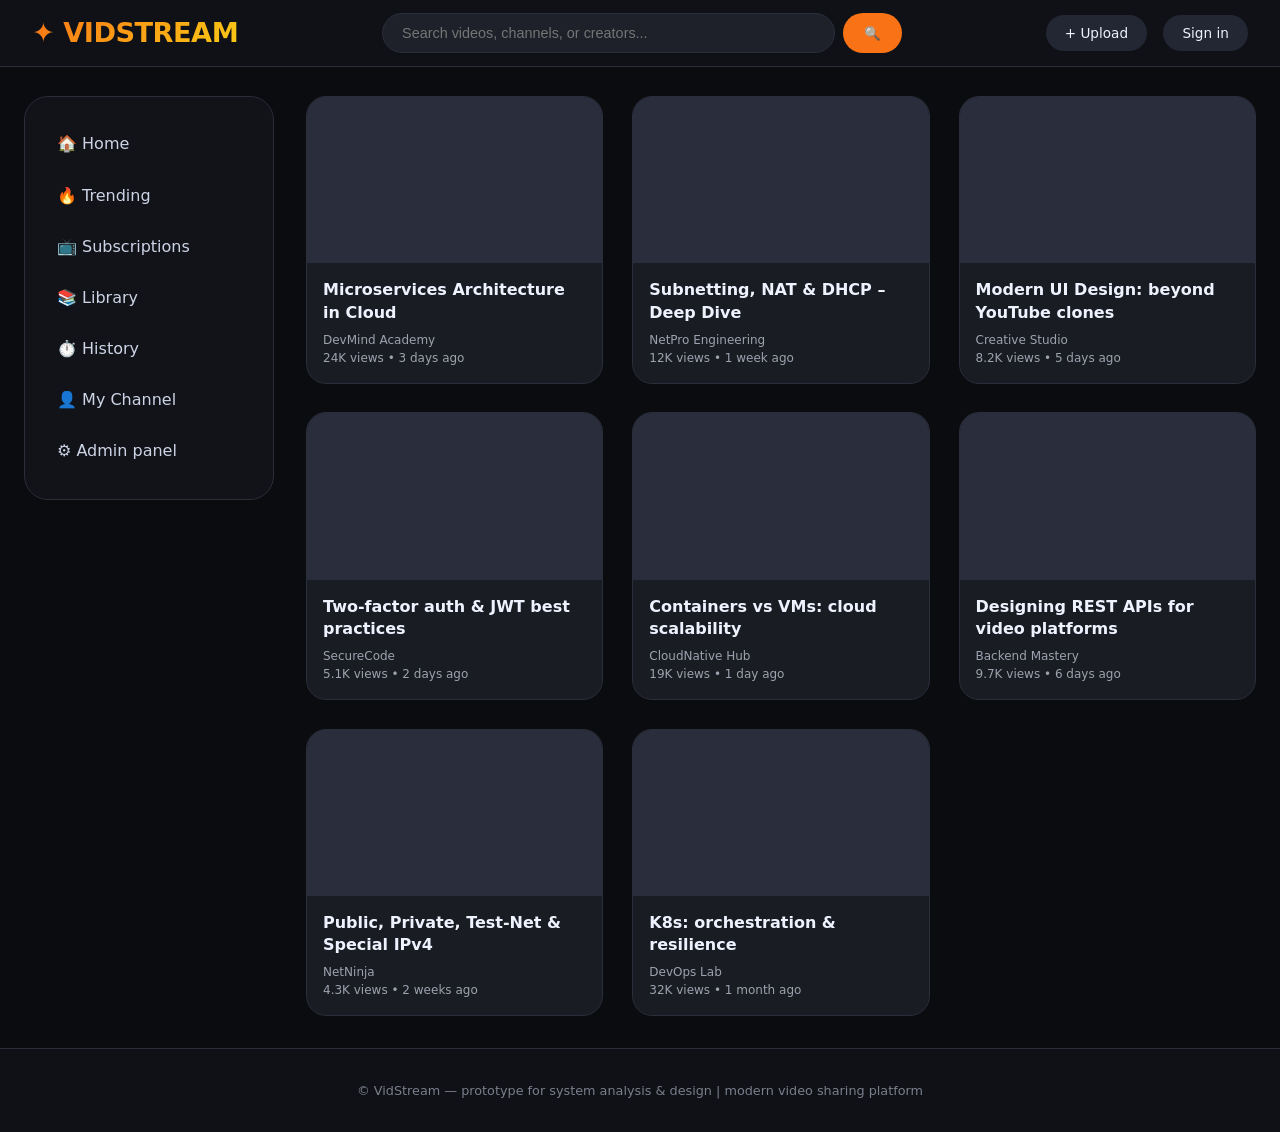
==== prototype/index.html @ b8d64782 "feat: implement index.html" ====
<!DOCTYPE html>
<html lang="en">
<head>
    <meta charset="UTF-8">
    <meta name="viewport" content="width=device-width, initial-scale=1.0">
    <title>VidStream – Next‑gen Video Platform</title>
    <style>
        * {
            margin: 0;
            padding: 0;
            box-sizing: border-box;
        }

        body {
            font-family: 'Inter', system-ui, -apple-system, 'Segoe UI', Roboto, sans-serif;
            background-color: #0b0c10;
            color: #eef2ff;
            line-height: 1.5;
        }

        /* custom accent: warm orange/gold */
        :root {
            --accent: #f97316;
            --accent-hover: #fb923c;
            --card-bg: #1a1c23;
            --sidebar-bg: #111318;
            --header-bg: #0f1117;
            --border-dim: #2a2d3a;
        }

        .header {
            background-color: var(--header-bg);
            padding: 0.8rem 2rem;
            display: flex;
            justify-content: space-between;
            align-items: center;
            border-bottom: 1px solid var(--border-dim);
            position: sticky;
            top: 0;
            z-index: 100;
            backdrop-filter: blur(4px);
        }

        .logo {
            font-size: 1.7rem;
            font-weight: 800;
            background: linear-gradient(135deg, #f97316, #facc15);
            -webkit-background-clip: text;
            background-clip: text;
            color: transparent;
            letter-spacing: -0.5px;
        }

        .search-bar {
            display: flex;
            gap: 0.5rem;
            flex: 1;
            max-width: 520px;
            margin: 0 2rem;
        }

        .search-bar input {
            width: 100%;
            padding: 0.7rem 1.2rem;
            background-color: #1e212a;
            border: 1px solid var(--border-dim);
            border-radius: 48px;
            font-size: 0.9rem;
            color: white;
            transition: 0.2s;
        }

        .search-bar input:focus {
            outline: none;
            border-color: var(--accent);
            background-color: #262a36;
        }

        .search-bar button {
            background-color: var(--accent);
            border: none;
            padding: 0 1.3rem;
            border-radius: 48px;
            cursor: pointer;
            font-weight: 600;
            color: #0b0c10;
            transition: 0.2s;
        }

        .search-bar button:hover {
            background-color: var(--accent-hover);
        }

        .user-actions {
            display: flex;
            gap: 1rem;
            align-items: center;
        }

        .user-actions a {
            text-decoration: none;
            background-color: #232734;
            padding: 0.5rem 1.2rem;
            border-radius: 32px;
            font-size: 0.85rem;
            font-weight: 500;
            color: #eef2ff;
            transition: 0.2s;
        }

        .user-actions a:hover {
            background-color: var(--accent);
            color: #0b0c10;
        }

        /* main layout */
        .container {
            display: flex;
            max-width: 1440px;
            margin: 1.8rem auto;
            padding: 0 1.5rem;
            gap: 2rem;
        }

        /* sidebar */
        .sidebar {
            width: 250px;
            background-color: var(--sidebar-bg);
            border-radius: 24px;
            padding: 1.2rem;
            height: fit-content;
            position: sticky;
            top: 90px;
            border: 1px solid var(--border-dim);
        }

        .sidebar ul {
            list-style: none;
        }

        .sidebar li {
            padding: 0.7rem 0.8rem;
            margin: 0.3rem 0;
            border-radius: 14px;
            cursor: pointer;
            font-weight: 500;
            transition: 0.2s;
            color: #cdd4e6;
        }

        .sidebar li:hover {
            background-color: #2a2e3c;
            color: var(--accent);
        }

        /* video grid */
        .video-grid {
            flex: 1;
            display: grid;
            grid-template-columns: repeat(auto-fill, minmax(280px, 1fr));
            gap: 1.8rem;
        }

        .video-card {
            background-color: var(--card-bg);
            border-radius: 20px;
            overflow: hidden;
            transition: transform 0.2s, box-shadow 0.2s;
            cursor: pointer;
            border: 1px solid var(--border-dim);
        }

        .video-card:hover {
            transform: translateY(-5px);
            box-shadow: 0 20px 30px -12px rgba(0,0,0,0.5);
            border-color: var(--accent);
        }

        .thumbnail {
            width: 100%;
            aspect-ratio: 16 / 9;
            background-color: #2a2e3c;
            background-size: cover;
            background-position: center;
        }

        .video-info {
            padding: 1rem;
        }

        .video-title {
            font-weight: 700;
            font-size: 1rem;
            margin-bottom: 0.4rem;
            line-height: 1.4;
        }

        .channel-name, .video-stats {
            font-size: 0.75rem;
            color: #9ca3af;
        }

        /* footer */
        .footer {
            text-align: center;
            padding: 2rem;
            background-color: var(--header-bg);
            border-top: 1px solid var(--border-dim);
            margin-top: 2rem;
            font-size: 0.8rem;
            color: #7a7f8c;
        }

        /* responsive */
        @media (max-width: 800px) {
            .sidebar {
                display: none;
            }
            .search-bar {
                margin: 0 0.8rem;
            }
            .header {
                padding: 0.6rem 1rem;
            }
        }
    </style>
</head>
<body>

<div class="header">
    <div class="logo">✦ VIDSTREAM</div>
    <div class="search-bar">
        <input type="text" placeholder="Search videos, channels, or creators...">
        <button>🔍</button>
    </div>
    <div class="user-actions">
        <a href="upload.html">+ Upload</a>
        <a href="login.html">Sign in</a>
    </div>
</div>

<div class="container">
    <aside class="sidebar">
        <ul>
            <li>🏠 Home</li>
            <li>🔥 Trending</li>
            <li>📺 Subscriptions</li>
            <li>📚 Library</li>
            <li>⏱️ History</li>
            <li>👤 My Channel</li>
            <li>⚙️ Admin panel</li>
        </ul>
    </aside>

    <main class="video-grid">
        <!-- Video card 1 -->
        <div class="video-card" onclick="location.href='watch.html'">
            <div class="thumbnail" style="background-image: url('https://placehold.co/400x225/2d3748/f97316?text=Microservices+Explained');"></div>
            <div class="video-info">
                <div class="video-title">Microservices Architecture in Cloud</div>
                <div class="channel-name">DevMind Academy</div>
                <div class="video-stats">24K views • 3 days ago</div>
            </div>
        </div>
        <!-- Video card 2 -->
        <div class="video-card" onclick="location.href='watch.html'">
            <div class="thumbnail" style="background-image: url('https://placehold.co/400x225/1e293b/facc15?text=DHCP+%26+NAT+explained');"></div>
            <div class="video-info">
                <div class="video-title">Subnetting, NAT & DHCP – Deep Dive</div>
                <div class="channel-name">NetPro Engineering</div>
                <div class="video-stats">12K views • 1 week ago</div>
            </div>
        </div>
        <!-- Video card 3 -->
        <div class="video-card" onclick="location.href='watch.html'">
            <div class="thumbnail" style="background-image: url('https://placehold.co/400x225/2c3e50/f97316?text=UI%2FUX+for+Developers');"></div>
            <div class="video-info">
                <div class="video-title">Modern UI Design: beyond YouTube clones</div>
                <div class="channel-name">Creative Studio</div>
                <div class="video-stats">8.2K views • 5 days ago</div>
            </div>
        </div>
        <!-- Video card 4 -->
        <div class="video-card" onclick="location.href='watch.html'">
            <div class="thumbnail" style="background-image: url('https://placehold.co/400x225/1f2a3e/f97316?text=OAuth+2.0+Security');"></div>
            <div class="video-info">
                <div class="video-title">Two-factor auth & JWT best practices</div>
                <div class="channel-name">SecureCode</div>
                <div class="video-stats">5.1K views • 2 days ago</div>
            </div>
        </div>
        <!-- Video card 5 -->
        <div class="video-card" onclick="location.href='watch.html'">
            <div class="thumbnail" style="background-image: url('https://placehold.co/400x225/232a3a/facc15?text=Docker+Containers');"></div>
            <div class="video-info">
                <div class="video-title">Containers vs VMs: cloud scalability</div>
                <div class="channel-name">CloudNative Hub</div>
                <div class="video-stats">19K views • 1 day ago</div>
            </div>
        </div>
        <!-- Video card 6 -->
        <div class="video-card" onclick="location.href='watch.html'">
            <div class="thumbnail" style="background-image: url('https://placehold.co/400x225/283240/f97316?text=RESTful+API+Design');"></div>
            <div class="video-info">
                <div class="video-title">Designing REST APIs for video platforms</div>
                <div class="channel-name">Backend Mastery</div>
                <div class="video-stats">9.7K views • 6 days ago</div>
            </div>
        </div>
        <!-- Video card 7 -->
        <div class="video-card" onclick="location.href='watch.html'">
            <div class="thumbnail" style="background-image: url('https://placehold.co/400x225/232b38/facc15?text=IPv4+address+types');"></div>
            <div class="video-info">
                <div class="video-title">Public, Private, Test‑Net & Special IPv4</div>
                <div class="channel-name">NetNinja</div>
                <div class="video-stats">4.3K views • 2 weeks ago</div>
            </div>
        </div>
        <!-- Video card 8 -->
        <div class="video-card" onclick="location.href='watch.html'">
            <div class="thumbnail" style="background-image: url('https://placehold.co/400x225/2a3448/f97316?text=Kubernetes+for+DevOps');"></div>
            <div class="video-info">
                <div class="video-title">K8s: orchestration & resilience</div>
                <div class="channel-name">DevOps Lab</div>
                <div class="video-stats">32K views • 1 month ago</div>
            </div>
        </div>
    </main>
</div>

<div class="footer">
    <p>© VidStream — prototype for system analysis & design | modern video sharing platform</p>
</div>

</body>
</html>
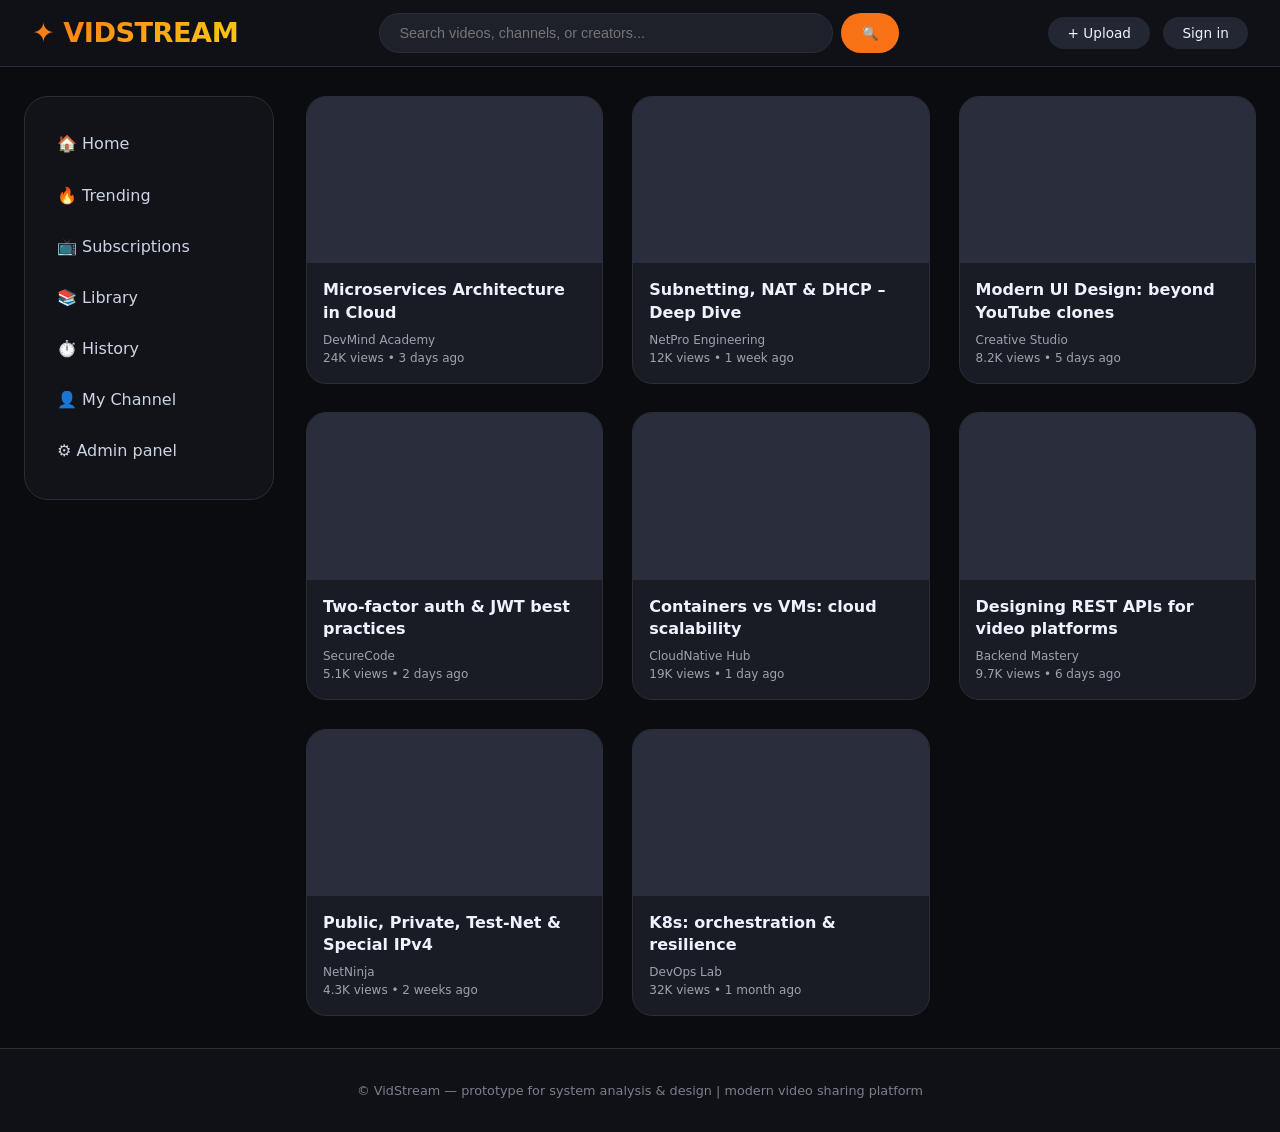
==== commit fe6ce2e9: "feat: implement index, admin, watch" ====
--- a/prototype/index.html
+++ b/prototype/index.html
@@ -4,226 +4,8 @@
     <meta charset="UTF-8">
     <meta name="viewport" content="width=device-width, initial-scale=1.0">
     <title>VidStream – Next‑gen Video Platform</title>
-    <style>
-        * {
-            margin: 0;
-            padding: 0;
-            box-sizing: border-box;
-        }
+    <link rel="stylesheet" href="css/style.css">
 
-        body {
-            font-family: 'Inter', system-ui, -apple-system, 'Segoe UI', Roboto, sans-serif;
-            background-color: #0b0c10;
-            color: #eef2ff;
-            line-height: 1.5;
-        }
-
-        /* custom accent: warm orange/gold */
-        :root {
-            --accent: #f97316;
-            --accent-hover: #fb923c;
-            --card-bg: #1a1c23;
-            --sidebar-bg: #111318;
-            --header-bg: #0f1117;
-            --border-dim: #2a2d3a;
-        }
-
-        .header {
-            background-color: var(--header-bg);
-            padding: 0.8rem 2rem;
-            display: flex;
-            justify-content: space-between;
-            align-items: center;
-            border-bottom: 1px solid var(--border-dim);
-            position: sticky;
-            top: 0;
-            z-index: 100;
-            backdrop-filter: blur(4px);
-        }
-
-        .logo {
-            font-size: 1.7rem;
-            font-weight: 800;
-            background: linear-gradient(135deg, #f97316, #facc15);
-            -webkit-background-clip: text;
-            background-clip: text;
-            color: transparent;
-            letter-spacing: -0.5px;
-        }
-
-        .search-bar {
-            display: flex;
-            gap: 0.5rem;
-            flex: 1;
-            max-width: 520px;
-            margin: 0 2rem;
-        }
-
-        .search-bar input {
-            width: 100%;
-            padding: 0.7rem 1.2rem;
-            background-color: #1e212a;
-            border: 1px solid var(--border-dim);
-            border-radius: 48px;
-            font-size: 0.9rem;
-            color: white;
-            transition: 0.2s;
-        }
-
-        .search-bar input:focus {
-            outline: none;
-            border-color: var(--accent);
-            background-color: #262a36;
-        }
-
-        .search-bar button {
-            background-color: var(--accent);
-            border: none;
-            padding: 0 1.3rem;
-            border-radius: 48px;
-            cursor: pointer;
-            font-weight: 600;
-            color: #0b0c10;
-            transition: 0.2s;
-        }
-
-        .search-bar button:hover {
-            background-color: var(--accent-hover);
-        }
-
-        .user-actions {
-            display: flex;
-            gap: 1rem;
-            align-items: center;
-        }
-
-        .user-actions a {
-            text-decoration: none;
-            background-color: #232734;
-            padding: 0.5rem 1.2rem;
-            border-radius: 32px;
-            font-size: 0.85rem;
-            font-weight: 500;
-            color: #eef2ff;
-            transition: 0.2s;
-        }
-
-        .user-actions a:hover {
-            background-color: var(--accent);
-            color: #0b0c10;
-        }
-
-        /* main layout */
-        .container {
-            display: flex;
-            max-width: 1440px;
-            margin: 1.8rem auto;
-            padding: 0 1.5rem;
-            gap: 2rem;
-        }
-
-        /* sidebar */
-        .sidebar {
-            width: 250px;
-            background-color: var(--sidebar-bg);
-            border-radius: 24px;
-            padding: 1.2rem;
-            height: fit-content;
-            position: sticky;
-            top: 90px;
-            border: 1px solid var(--border-dim);
-        }
-
-        .sidebar ul {
-            list-style: none;
-        }
-
-        .sidebar li {
-            padding: 0.7rem 0.8rem;
-            margin: 0.3rem 0;
-            border-radius: 14px;
-            cursor: pointer;
-            font-weight: 500;
-            transition: 0.2s;
-            color: #cdd4e6;
-        }
-
-        .sidebar li:hover {
-            background-color: #2a2e3c;
-            color: var(--accent);
-        }
-
-        /* video grid */
-        .video-grid {
-            flex: 1;
-            display: grid;
-            grid-template-columns: repeat(auto-fill, minmax(280px, 1fr));
-            gap: 1.8rem;
-        }
-
-        .video-card {
-            background-color: var(--card-bg);
-            border-radius: 20px;
-            overflow: hidden;
-            transition: transform 0.2s, box-shadow 0.2s;
-            cursor: pointer;
-            border: 1px solid var(--border-dim);
-        }
-
-        .video-card:hover {
-            transform: translateY(-5px);
-            box-shadow: 0 20px 30px -12px rgba(0,0,0,0.5);
-            border-color: var(--accent);
-        }
-
-        .thumbnail {
-            width: 100%;
-            aspect-ratio: 16 / 9;
-            background-color: #2a2e3c;
-            background-size: cover;
-            background-position: center;
-        }
-
-        .video-info {
-            padding: 1rem;
-        }
-
-        .video-title {
-            font-weight: 700;
-            font-size: 1rem;
-            margin-bottom: 0.4rem;
-            line-height: 1.4;
-        }
-
-        .channel-name, .video-stats {
-            font-size: 0.75rem;
-            color: #9ca3af;
-        }
-
-        /* footer */
-        .footer {
-            text-align: center;
-            padding: 2rem;
-            background-color: var(--header-bg);
-            border-top: 1px solid var(--border-dim);
-            margin-top: 2rem;
-            font-size: 0.8rem;
-            color: #7a7f8c;
-        }
-
-        /* responsive */
-        @media (max-width: 800px) {
-            .sidebar {
-                display: none;
-            }
-            .search-bar {
-                margin: 0 0.8rem;
-            }
-            .header {
-                padding: 0.6rem 1rem;
-            }
-        }
-    </style>
 </head>
 <body>
 
--- a/prototype/css/style.css
+++ b/prototype/css/style.css
@@ -0,0 +1,213 @@
+/* style.css - مشترک برای تمام صفحات prototype */
+* {
+    margin: 0;
+    padding: 0;
+    box-sizing: border-box;
+}
+
+body {
+    font-family: 'Inter', system-ui, -apple-system, 'Segoe UI', Roboto, sans-serif;
+    background-color: #0b0c10;
+    color: #eef2ff;
+    line-height: 1.5;
+}
+
+:root {
+    --accent: #f97316;
+    --accent-hover: #fb923c;
+    --card-bg: #1a1c23;
+    --sidebar-bg: #111318;
+    --header-bg: #0f1117;
+    --border-dim: #2a2d3a;
+}
+
+/* header */
+.header {
+    background-color: var(--header-bg);
+    padding: 0.8rem 2rem;
+    display: flex;
+    justify-content: space-between;
+    align-items: center;
+    border-bottom: 1px solid var(--border-dim);
+    position: sticky;
+    top: 0;
+    z-index: 100;
+    backdrop-filter: blur(4px);
+}
+
+.logo {
+    font-size: 1.7rem;
+    font-weight: 800;
+    background: linear-gradient(135deg, #f97316, #facc15);
+    -webkit-background-clip: text;
+    background-clip: text;
+    color: transparent;
+    letter-spacing: -0.5px;
+    cursor: pointer;
+}
+
+.search-bar {
+    display: flex;
+    gap: 0.5rem;
+    flex: 1;
+    max-width: 520px;
+    margin: 0 2rem;
+}
+
+.search-bar input {
+    width: 100%;
+    padding: 0.7rem 1.2rem;
+    background-color: #1e212a;
+    border: 1px solid var(--border-dim);
+    border-radius: 48px;
+    font-size: 0.9rem;
+    color: white;
+}
+
+.search-bar input:focus {
+    outline: none;
+    border-color: var(--accent);
+    background-color: #262a36;
+}
+
+.search-bar button {
+    background-color: var(--accent);
+    border: none;
+    padding: 0 1.3rem;
+    border-radius: 48px;
+    cursor: pointer;
+    font-weight: 600;
+    color: #0b0c10;
+    transition: 0.2s;
+}
+
+.search-bar button:hover {
+    background-color: var(--accent-hover);
+}
+
+.user-actions a {
+    text-decoration: none;
+    background-color: #232734;
+    padding: 0.5rem 1.2rem;
+    border-radius: 32px;
+    font-size: 0.85rem;
+    font-weight: 500;
+    color: #eef2ff;
+    transition: 0.2s;
+    margin-left: 0.5rem;
+}
+
+.user-actions a:hover {
+    background-color: var(--accent);
+    color: #0b0c10;
+}
+
+/* container and sidebar */
+.container {
+    display: flex;
+    max-width: 1440px;
+    margin: 1.8rem auto;
+    padding: 0 1.5rem;
+    gap: 2rem;
+}
+
+.sidebar {
+    width: 250px;
+    background-color: var(--sidebar-bg);
+    border-radius: 24px;
+    padding: 1.2rem;
+    height: fit-content;
+    position: sticky;
+    top: 90px;
+    border: 1px solid var(--border-dim);
+}
+
+.sidebar ul {
+    list-style: none;
+}
+
+.sidebar li {
+    padding: 0.7rem 0.8rem;
+    margin: 0.3rem 0;
+    border-radius: 14px;
+    cursor: pointer;
+    font-weight: 500;
+    transition: 0.2s;
+    color: #cdd4e6;
+}
+
+.sidebar li:hover {
+    background-color: #2a2e3c;
+    color: var(--accent);
+}
+
+/* video grid */
+.video-grid {
+    flex: 1;
+    display: grid;
+    grid-template-columns: repeat(auto-fill, minmax(280px, 1fr));
+    gap: 1.8rem;
+}
+
+.video-card {
+    background-color: var(--card-bg);
+    border-radius: 20px;
+    overflow: hidden;
+    transition: transform 0.2s, box-shadow 0.2s;
+    cursor: pointer;
+    border: 1px solid var(--border-dim);
+}
+
+.video-card:hover {
+    transform: translateY(-5px);
+    box-shadow: 0 20px 30px -12px rgba(0,0,0,0.5);
+    border-color: var(--accent);
+}
+
+.thumbnail {
+    width: 100%;
+    aspect-ratio: 16 / 9;
+    background-color: #2a2e3c;
+    background-size: cover;
+    background-position: center;
+}
+
+.video-info {
+    padding: 1rem;
+}
+
+.video-title {
+    font-weight: 700;
+    font-size: 1rem;
+    margin-bottom: 0.4rem;
+    line-height: 1.4;
+}
+
+.channel-name, .video-stats {
+    font-size: 0.75rem;
+    color: #9ca3af;
+}
+
+/* footer */
+.footer {
+    text-align: center;
+    padding: 2rem;
+    background-color: var(--header-bg);
+    border-top: 1px solid var(--border-dim);
+    margin-top: 2rem;
+    font-size: 0.8rem;
+    color: #7a7f8c;
+}
+
+/* responsive */
+@media (max-width: 800px) {
+    .sidebar {
+        display: none;
+    }
+    .search-bar {
+        margin: 0 0.8rem;
+    }
+    .header {
+        padding: 0.6rem 1rem;
+    }
+}
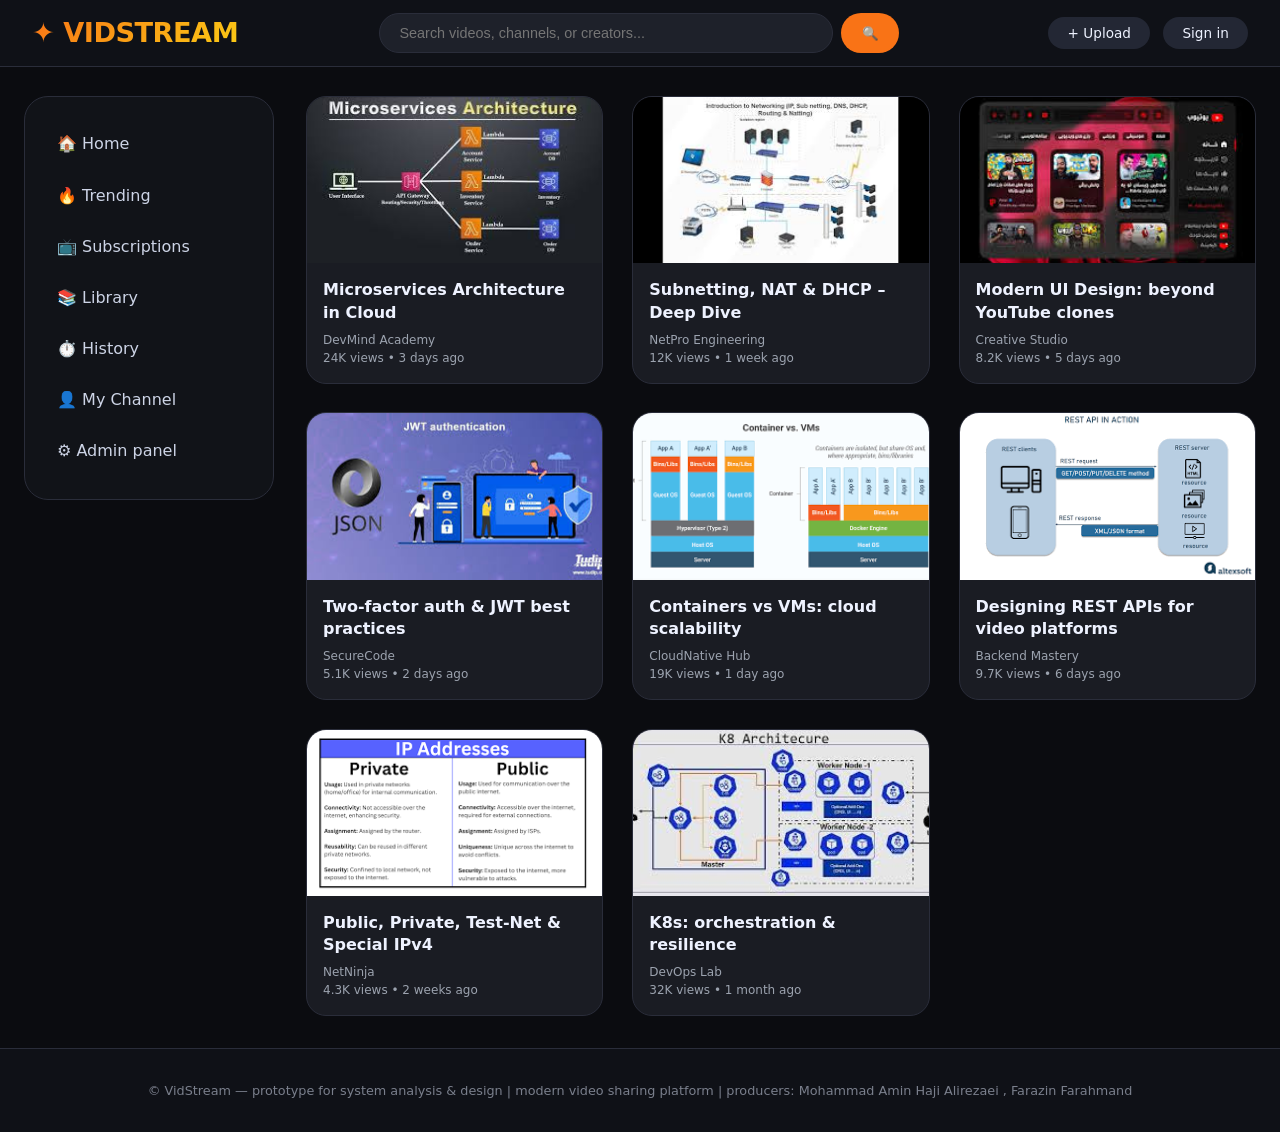
==== commit 6654f223: "chore: complete index, watch" ====
--- a/prototype/index.html
+++ b/prototype/index.html
@@ -5,7 +5,6 @@
     <meta name="viewport" content="width=device-width, initial-scale=1.0">
     <title>VidStream – Next‑gen Video Platform</title>
     <link rel="stylesheet" href="css/style.css">
-
 </head>
 <body>
 
@@ -35,72 +34,104 @@
     </aside>
 
     <main class="video-grid">
-        <!-- Video card 1 -->
-        <div class="video-card" onclick="location.href='watch.html'">
-            <div class="thumbnail" style="background-image: url('https://placehold.co/400x225/2d3748/f97316?text=Microservices+Explained');"></div>
+        <div class="video-card"
+             data-title="Microservices Architecture in Cloud"
+             data-channel="DevMind Academy"
+             data-views="24K"
+             data-date="3 days ago"
+             data-thumb="assets/images/micro-service.png">
+            <div class="thumbnail" style="background-image: url('assets/images/micro-service.png'); background-size: cover;"></div>
             <div class="video-info">
                 <div class="video-title">Microservices Architecture in Cloud</div>
                 <div class="channel-name">DevMind Academy</div>
                 <div class="video-stats">24K views • 3 days ago</div>
             </div>
         </div>
-        <!-- Video card 2 -->
-        <div class="video-card" onclick="location.href='watch.html'">
-            <div class="thumbnail" style="background-image: url('https://placehold.co/400x225/1e293b/facc15?text=DHCP+%26+NAT+explained');"></div>
+        <div class="video-card"
+             data-title="Subnetting, NAT & DHCP – Deep Dive"
+             data-channel="NetPro Engineering"
+             data-views="12K"
+             data-date="1 week ago"
+             data-thumb="assets/images/Subnetting.jpg">
+            <div class="thumbnail" style="background-image: url('assets/images/Subnetting.jpg'); background-size: cover;"></div>
             <div class="video-info">
                 <div class="video-title">Subnetting, NAT & DHCP – Deep Dive</div>
                 <div class="channel-name">NetPro Engineering</div>
                 <div class="video-stats">12K views • 1 week ago</div>
             </div>
         </div>
-        <!-- Video card 3 -->
-        <div class="video-card" onclick="location.href='watch.html'">
-            <div class="thumbnail" style="background-image: url('https://placehold.co/400x225/2c3e50/f97316?text=UI%2FUX+for+Developers');"></div>
+        <div class="video-card"
+             data-title="Modern UI Design: beyond YouTube clones"
+             data-channel="Creative Studio"
+             data-views="8.2K"
+             data-date="5 days ago"
+             data-thumb="assets/images/modern-ui.png">
+            <div class="thumbnail" style="background-image: url('assets/images/modern-ui.png'); background-size: cover;"></div>
             <div class="video-info">
                 <div class="video-title">Modern UI Design: beyond YouTube clones</div>
                 <div class="channel-name">Creative Studio</div>
                 <div class="video-stats">8.2K views • 5 days ago</div>
             </div>
         </div>
-        <!-- Video card 4 -->
-        <div class="video-card" onclick="location.href='watch.html'">
-            <div class="thumbnail" style="background-image: url('https://placehold.co/400x225/1f2a3e/f97316?text=OAuth+2.0+Security');"></div>
+        <div class="video-card"
+             data-title="Two-factor auth & JWT best practices"
+             data-channel="SecureCode"
+             data-views="5.1K"
+             data-date="2 days ago"
+             data-thumb="assets/images/two-factor.jpg">
+            <div class="thumbnail" style="background-image: url('assets/images/two-factor.jpg'); background-size: cover;"></div>
             <div class="video-info">
                 <div class="video-title">Two-factor auth & JWT best practices</div>
                 <div class="channel-name">SecureCode</div>
                 <div class="video-stats">5.1K views • 2 days ago</div>
             </div>
         </div>
-        <!-- Video card 5 -->
-        <div class="video-card" onclick="location.href='watch.html'">
-            <div class="thumbnail" style="background-image: url('https://placehold.co/400x225/232a3a/facc15?text=Docker+Containers');"></div>
+        <div class="video-card"
+             data-title="Containers vs VMs: cloud scalability"
+             data-channel="CloudNative Hub"
+             data-views="19K"
+             data-date="1 day ago"
+             data-thumb="assets/images/containers-vms.png">
+            <div class="thumbnail" style="background-image: url('assets/images/containers-vms.png'); background-size: cover;"></div>
             <div class="video-info">
                 <div class="video-title">Containers vs VMs: cloud scalability</div>
                 <div class="channel-name">CloudNative Hub</div>
                 <div class="video-stats">19K views • 1 day ago</div>
             </div>
         </div>
-        <!-- Video card 6 -->
-        <div class="video-card" onclick="location.href='watch.html'">
-            <div class="thumbnail" style="background-image: url('https://placehold.co/400x225/283240/f97316?text=RESTful+API+Design');"></div>
+        <div class="video-card"
+             data-title="Designing REST APIs for video platforms"
+             data-channel="Backend Mastery"
+             data-views="9.7K"
+             data-date="6 days ago"
+             data-thumb="assets/images/restful-api.png">
+            <div class="thumbnail" style="background-image: url('assets/images/restful-api.png'); background-size: cover;"></div>
             <div class="video-info">
                 <div class="video-title">Designing REST APIs for video platforms</div>
                 <div class="channel-name">Backend Mastery</div>
                 <div class="video-stats">9.7K views • 6 days ago</div>
             </div>
         </div>
-        <!-- Video card 7 -->
-        <div class="video-card" onclick="location.href='watch.html'">
-            <div class="thumbnail" style="background-image: url('https://placehold.co/400x225/232b38/facc15?text=IPv4+address+types');"></div>
+        <div class="video-card"
+             data-title="Public, Private, Test‑Net & Special IPv4"
+             data-channel="NetNinja"
+             data-views="4.3K"
+             data-date="2 weeks ago"
+             data-thumb="assets/images/private-public-ipv4.png">
+            <div class="thumbnail" style="background-image: url('assets/images/private-public-ipv4.png'); background-size: cover;"></div>
             <div class="video-info">
                 <div class="video-title">Public, Private, Test‑Net & Special IPv4</div>
                 <div class="channel-name">NetNinja</div>
                 <div class="video-stats">4.3K views • 2 weeks ago</div>
             </div>
         </div>
-        <!-- Video card 8 -->
-        <div class="video-card" onclick="location.href='watch.html'">
-            <div class="thumbnail" style="background-image: url('https://placehold.co/400x225/2a3448/f97316?text=Kubernetes+for+DevOps');"></div>
+        <div class="video-card"
+             data-title="K8s: orchestration & resilience"
+             data-channel="DevOps Lab"
+             data-views="32K"
+             data-date="1 month ago"
+             data-thumb="assets/images/K8s-orchestrasation.jpg">
+            <div class="thumbnail" style="background-image: url('assets/images/K8s-orchestrasation.jpg'); background-size: cover;"></div>
             <div class="video-info">
                 <div class="video-title">K8s: orchestration & resilience</div>
                 <div class="channel-name">DevOps Lab</div>
@@ -111,8 +142,10 @@
 </div>
 
 <div class="footer">
-    <p>© VidStream — prototype for system analysis & design | modern video sharing platform</p>
+    <p>© VidStream — prototype for system analysis & design | modern video sharing platform | producers: Mohammad Amin Haji Alirezaei , Farazin Farahmand</p>
 </div>
 
+<script src="js/sidebar.js"></script>
+<script src="js/click-send-video.js"></script>
 </body>
 </html>
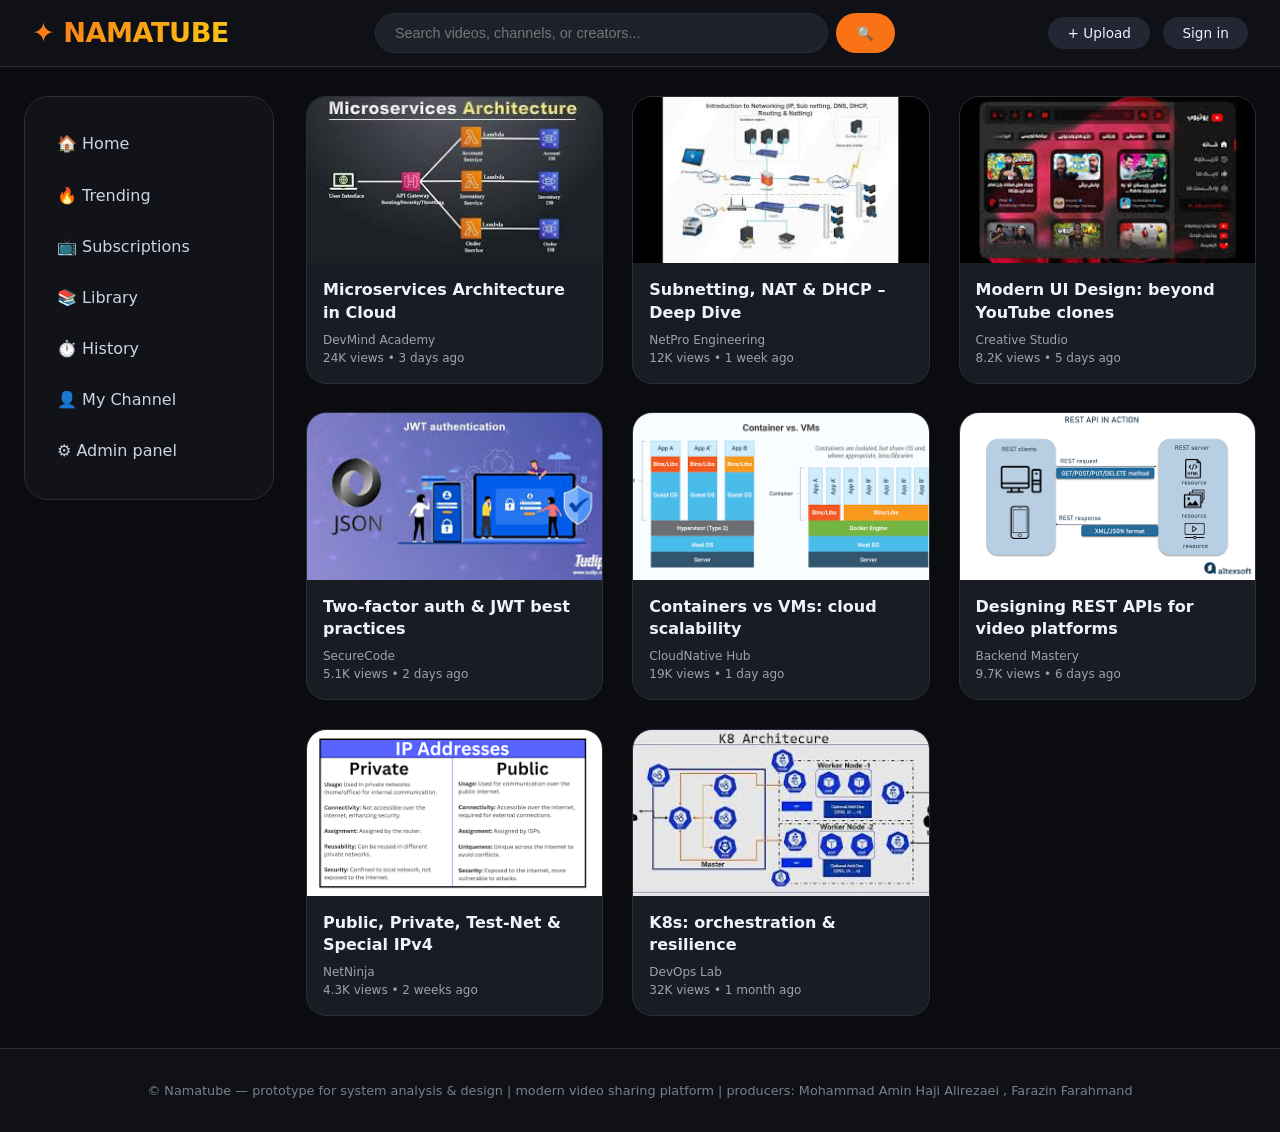
==== commit d1977138: "chore: fix title and foot note" ====
--- a/prototype/index.html
+++ b/prototype/index.html
@@ -9,7 +9,7 @@
 <body>
 
 <div class="header">
-    <div class="logo">✦ VIDSTREAM</div>
+    <div class="logo">✦ NAMATUBE</div>
     <div class="search-bar">
         <input type="text" placeholder="Search videos, channels, or creators...">
         <button>🔍</button>
@@ -142,7 +142,7 @@
 </div>
 
 <div class="footer">
-    <p>© VidStream — prototype for system analysis & design | modern video sharing platform | producers: Mohammad Amin Haji Alirezaei , Farazin Farahmand</p>
+    <p>© Namatube — prototype for system analysis & design | modern video sharing platform | producers: Mohammad Amin Haji Alirezaei , Farazin Farahmand</p>
 </div>
 
 <script src="js/sidebar.js"></script>
